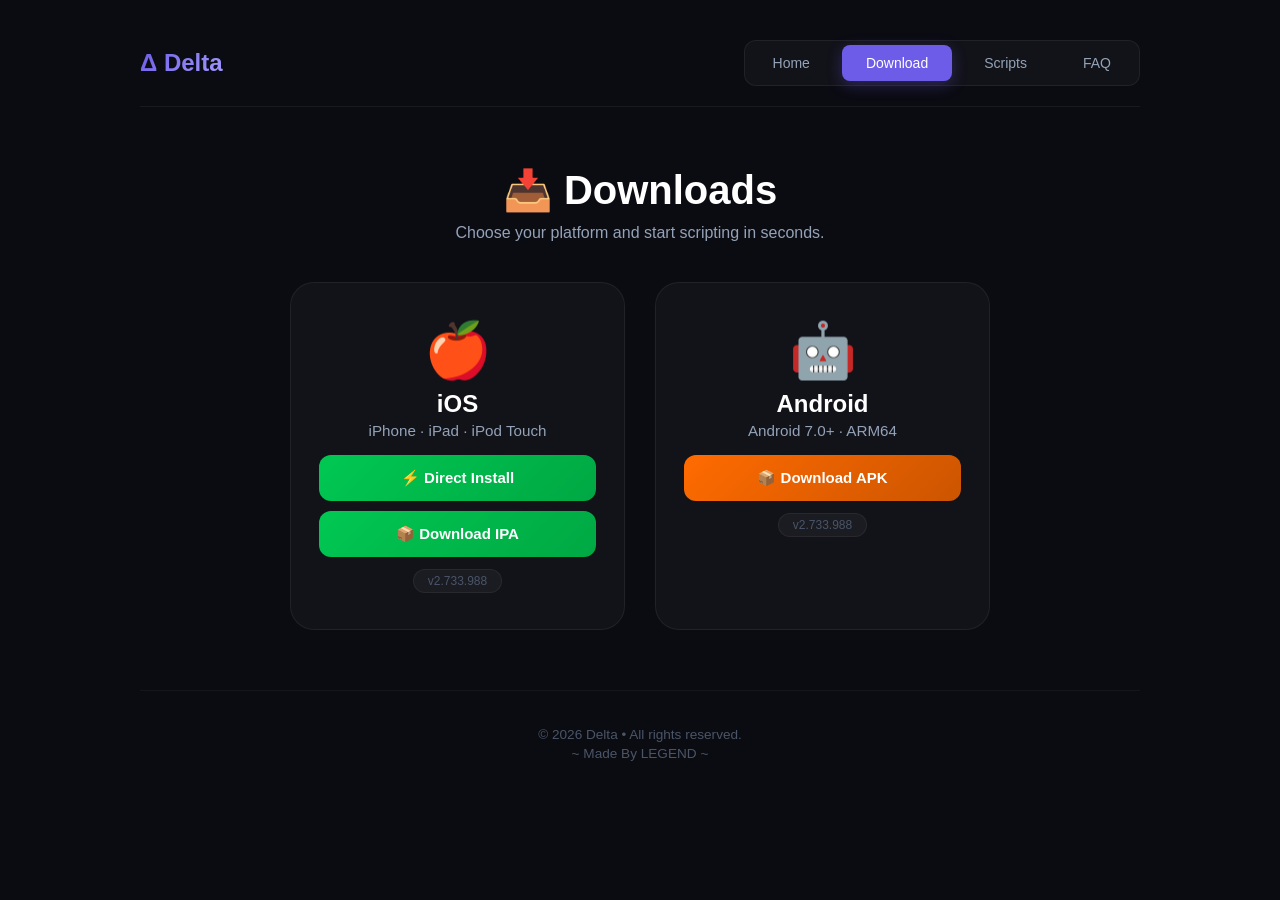
==== download.html @ 4b824eb5 "Create download.html" ====
<!DOCTYPE html>
<html lang="en">
<head>
    <meta charset="UTF-8">
    <meta name="viewport" content="width=device-width, initial-scale=1.0, maximum-scale=1.0, user-scalable=no">
    <link rel="stylesheet" href="style.css">
    <style>
        .btn-group{display:flex;flex-direction:column;gap:8px;align-items:center;width:100%}
        .btn{display:inline-block;padding:14px;background:linear-gradient(135deg,#6c5ce7,#a29bfe);color:#fff;border:none;border-radius:12px;font-size:15px;font-weight:600;cursor:pointer;transition:.3s;text-decoration:none;text-align:center;width:100%}
        .btn:hover{transform:scale(1.02);box-shadow:0 5px 25px rgba(108,92,231,0.3)}
        .btn-ios{background:linear-gradient(135deg,#00C853,#00A843)}
        .btn-ios:hover{box-shadow:0 5px 25px rgba(0,200,83,0.4)}
        .btn-android{background:linear-gradient(135deg,#FF6B00,#CC5500)}
        .btn-android:hover{box-shadow:0 5px 25px rgba(255,107,0,0.4)}
        .container{max-width:1000px;margin:0 auto}
        header{padding:20px 0;border-bottom:1px solid rgba(255,255,255,0.06);display:flex;justify-content:space-between;align-items:center;flex-wrap:wrap;gap:16px}
        .logo{font-size:24px;font-weight:700;background:linear-gradient(135deg,#6c5ce7,#a29bfe);-webkit-background-clip:text;-webkit-text-fill-color:transparent}
        .tabs{display:flex;gap:8px;background:rgba(255,255,255,0.03);padding:4px;border-radius:12px;border:1px solid rgba(255,255,255,0.06)}
        .tab{padding:10px 24px;border-radius:8px;font-size:14px;font-weight:500;color:#94a3b8;text-decoration:none;transition:.3s;display:inline-block}
        .tab:hover{color:#fff}
        .tab.active{background:#6c5ce7;color:#fff;box-shadow:0 4px 15px rgba(108,92,231,0.3)}
        .download-section{padding:60px 0;text-align:center}
        .download-section h1{font-size:2.5rem;margin-bottom:10px}
        .download-section p{color:#94a3b8;margin-bottom:40px}
        .download-grid{display:grid;grid-template-columns:1fr 1fr;gap:30px;max-width:700px;margin:0 auto}
        .download-card{background:rgba(255,255,255,0.03);padding:36px 28px;border-radius:24px;border:1px solid rgba(255,255,255,0.06);transition:.3s}
        .download-card:hover{border-color:rgba(108,92,231,0.3);transform:translateY(-6px)}
        .download-card .icon{font-size:3.4rem;display:block;margin-bottom:8px}
        .download-card h3{font-size:1.5rem;font-weight:700}
        .download-card p{color:#94a3b8;font-size:.95rem;margin:4px 0 16px}
        .download-card .version-tag{display:inline-block;background:rgba(255,255,255,0.04);padding:4px 14px;border-radius:50px;font-size:.75rem;color:#4a5568;border:1px solid rgba(255,255,255,0.06);margin-top:12px}
        footer{padding:32px 0;border-top:1px solid rgba(255,255,255,0.04);text-align:center;color:#4a5568;font-size:.85rem}
        footer p{margin:4px 0}
        .direct-link{display:block;width:100%;padding:14px;background:linear-gradient(135deg,#00C853,#00A843);color:#fff;border:none;border-radius:12px;font-size:15px;font-weight:600;cursor:pointer;transition:.3s;text-decoration:none;text-align:center}
        .direct-link:hover{transform:scale(1.02);box-shadow:0 5px 25px rgba(0,200,83,0.4)}
        @media(max-width:640px){.download-grid{grid-template-columns:1fr}.tabs{gap:4px}.tab{padding:8px 14px;font-size:12px}}
    </style>
</head>
<body>
    <div class="container">
        <header>
            <div class="logo">Δ Delta</div>
            <div class="tabs">
                <a href="index.html" class="tab">Home</a>
                <a href="download.html" class="tab active">Download</a>
                <a href="scripts.html" class="tab">Scripts</a>
                <a href="faq.html" class="tab">FAQ</a>
            </div>
        </header>

        <section class="download-section">
            <h1>📥 Downloads</h1>
            <p>Choose your platform and start scripting in seconds.</p>
            <div class="download-grid">
                <div class="download-card">
                    <span class="icon">🍎</span>
                    <h3>iOS</h3>
                    <p>iPhone · iPad · iPod Touch</p>
                    <div class="btn-group">
                        <a href="#" class="btn btn-ios" onclick="downloadFile('ios')">⚡ Direct Install</a>
                        <a href="https://cdn.glopdelivery.com/file/Delta-2.733.988.ipa" class="direct-link">📦 Download IPA</a>
                    </div>
                    <span class="version-tag">v2.733.988</span>
                </div>
                <div class="download-card">
                    <span class="icon">🤖</span>
                    <h3>Android</h3>
                    <p>Android 7.0+ · ARM64</p>
                    <div class="btn-group">
                        <a href="#" class="btn btn-android" onclick="downloadFile('apk')">📦 Download APK</a>
                    </div>
                    <span class="version-tag">v2.733.988</span>
                </div>
            </div>
        </section>

        <footer>
            <p>© 2026 Delta • All rights reserved.</p>
            <p>~ Made By LEGEND ~</p>
        </footer>
    </div>

    <script>
        function downloadFile(type) {
            var links = {
                'ios': 'itms-services://?action=download-manifest&url=https://delta.bz/manifest.plist',
                'apk': 'https://delta.filenetwork.vip/android.html'
            };
            window.open(links[type], '_blank');
        }
    </script>
</body>
</html>
---- style.css ----
*{margin:0;padding:0;box-sizing:border-box}
body{font-family:-apple-system,'Helvetica Neue',Arial,sans-serif;background:#0b0b12;color:#fff;min-height:100vh;padding:20px}
.container{max-width:1200px;margin:0 auto}
header{padding:20px 0;border-bottom:1px solid rgba(255,255,255,0.06);display:flex;justify-content:space-between;align-items:center;flex-wrap:wrap;gap:16px}
.logo{font-size:24px;font-weight:700;background:linear-gradient(135deg,#6c5ce7,#a29bfe);-webkit-background-clip:text;-webkit-text-fill-color:transparent}
.tabs{display:flex;gap:8px;background:rgba(255,255,255,0.03);padding:4px;border-radius:12px;border:1px solid rgba(255,255,255,0.06)}
.tab{padding:10px 24px;border-radius:8px;font-size:14px;font-weight:500;color:#94a3b8;text-decoration:none;transition:.3s;display:inline-block}
.tab:hover{color:#fff}
.tab.active{background:#6c5ce7;color:#fff;box-shadow:0 4px 15px rgba(108,92,231,0.3)}
.hero{padding:80px 0 60px;text-align:center}
.hero h1{font-size:clamp(2.8rem,8vw,5rem);font-weight:900;line-height:1.1}
.hero h1 span{background:linear-gradient(135deg,#6c5ce7,#a29bfe);-webkit-background-clip:text;-webkit-text-fill-color:transparent}
.hero p{color:#94a3b8;font-size:1.1rem;max-width:640px;margin:0 auto 30px}
.btn-primary{display:inline-block;padding:14px 40px;background:linear-gradient(135deg,#6c5ce7,#a29bfe);color:#fff;border-radius:50px;text-decoration:none;font-weight:600;transition:.3s;border:none;cursor:pointer}
.btn-primary:hover{transform:translateY(-3px);box-shadow:0 8px 30px rgba(108,92,231,0.4)}
.btn-secondary{display:inline-block;padding:12px 32px;background:rgba(255,255,255,0.05);color:#fff;border-radius:50px;text-decoration:none;font-weight:500;border:1px solid rgba(255,255,255,0.06);transition:.3s;cursor:pointer}
.btn-secondary:hover{background:rgba(255,255,255,0.08)}
.hero-actions{display:flex;gap:16px;justify-content:center;flex-wrap:wrap}
.features{padding:80px 0;border-top:1px solid rgba(255,255,255,0.04)}
.features h2{text-align:center;font-size:2.2rem;margin-bottom:40px}
.features-grid{display:grid;grid-template-columns:repeat(auto-fit,minmax(220px,1fr));gap:30px}
.feature-card{background:rgba(255,255,255,0.03);padding:30px 24px;border-radius:20px;border:1px solid rgba(255,255,255,0.06);transition:.3s}
.feature-card:hover{border-color:rgba(108,92,231,0.3);transform:translateY(-4px)}
.feature-card .icon{font-size:2.2rem;display:block;margin-bottom:12px}
.feature-card h4{font-size:1.1rem;margin-bottom:6px}
.feature-card p{color:#94a3b8;font-size:.92rem}
.download-section{padding:60px 0;text-align:center}
.download-section h1{font-size:2.5rem;margin-bottom:10px}
.download-section p{color:#94a3b8;margin-bottom:40px}
.download-grid{display:grid;grid-template-columns:repeat(auto-fit,minmax(280px,1fr));gap:30px;max-width:700px;margin:0 auto}
.download-card{background:rgba(255,255,255,0.03);padding:36px 28px;border-radius:24px;border:1px solid rgba(255,255,255,0.06);transition:.3s}
.download-card:hover{border-color:rgba(108,92,231,0.3);transform:translateY(-6px)}
.download-card .icon{font-size:3.4rem;display:block;margin-bottom:12px}
.download-card h3{font-size:1.5rem}
.download-card p{color:#94a3b8;font-size:.95rem;margin:4px 0 20px}
.download-card .version-tag{display:inline-block;background:rgba(255,255,255,0.04);padding:4px 14px;border-radius:50px;font-size:.75rem;color:#4a5568;border:1px solid rgba(255,255,255,0.06);margin-top:12px}
.download-card .btn-group{display:flex;flex-direction:column;gap:10px;align-items:center;width:100%}
.scripts-section{padding:60px 0;text-align:center}
.scripts-section h1{font-size:2.5rem;margin-bottom:10px}
.scripts-section .sub{color:#94a3b8;margin-bottom:40px;font-size:1rem}
.script-grid{display:grid;grid-template-columns:repeat(auto-fit,minmax(280px,1fr));gap:20px;max-width:900px;margin:0 auto}
.script-card{background:rgba(255,255,255,0.03);padding:24px;border-radius:16px;border:1px solid rgba(255,255,255,0.06);transition:.3s;text-align:left}
.script-card:hover{border-color:rgba(108,92,231,0.3);transform:translateY(-4px)}
.script-card .icon{font-size:1.8rem;display:inline-block;margin-right:10px}
.script-card .top{display:flex;align-items:center;margin-bottom:6px}
.script-card h4{font-size:1rem;font-weight:600}
.script-card .code{background:rgba(255,255,255,0.05);padding:10px 12px;border-radius:8px;font-family:'Courier New',monospace;font-size:.75rem;color:#94a3b8;word-break:break-all;margin:8px 0;max-height:60px;overflow:hidden}
.script-card .copy-btn{margin-top:8px;padding:6px 18px;background:rgba(255,255,255,0.04);border:1px solid rgba(255,255,255,0.06);border-radius:30px;color:#94a3b8;font-size:.75rem;cursor:pointer;transition:.3s}
.script-card .copy-btn:hover{background:#6c5ce7;color:#fff;border-color:#6c5ce7}
.faq-section{padding:60px 0;text-align:center}
.faq-section h1{font-size:2.5rem;margin-bottom:10px}
.faq-section p{color:#94a3b8;margin-bottom:40px}
.faq-item{background:rgba(255,255,255,0.03);border:1px solid rgba(255,255,255,0.06);border-radius:16px;padding:20px 24px;margin-bottom:14px;max-width:720px;margin-left:auto;margin-right:auto;transition:.3s}
.faq-item:hover{border-color:rgba(108,92,231,0.3)}
.faq-item strong{font-size:1.05rem;display:block;margin-bottom:4px}
.faq-item p{color:#94a3b8;font-size:.95rem}
footer{padding:32px 0;border-top:1px solid rgba(255,255,255,0.04);text-align:center;color:#4a5568;font-size:.85rem}
.note{color:#6c5ce7;font-size:.85rem;margin-top:12px;font-style:italic}
@media(max-width:640px){.tabs{gap:4px}.tab{padding:8px 14px;font-size:12px}.hero h1{font-size:2.2rem}.features-grid,.download-grid,.script-grid{grid-template-columns:1fr}}
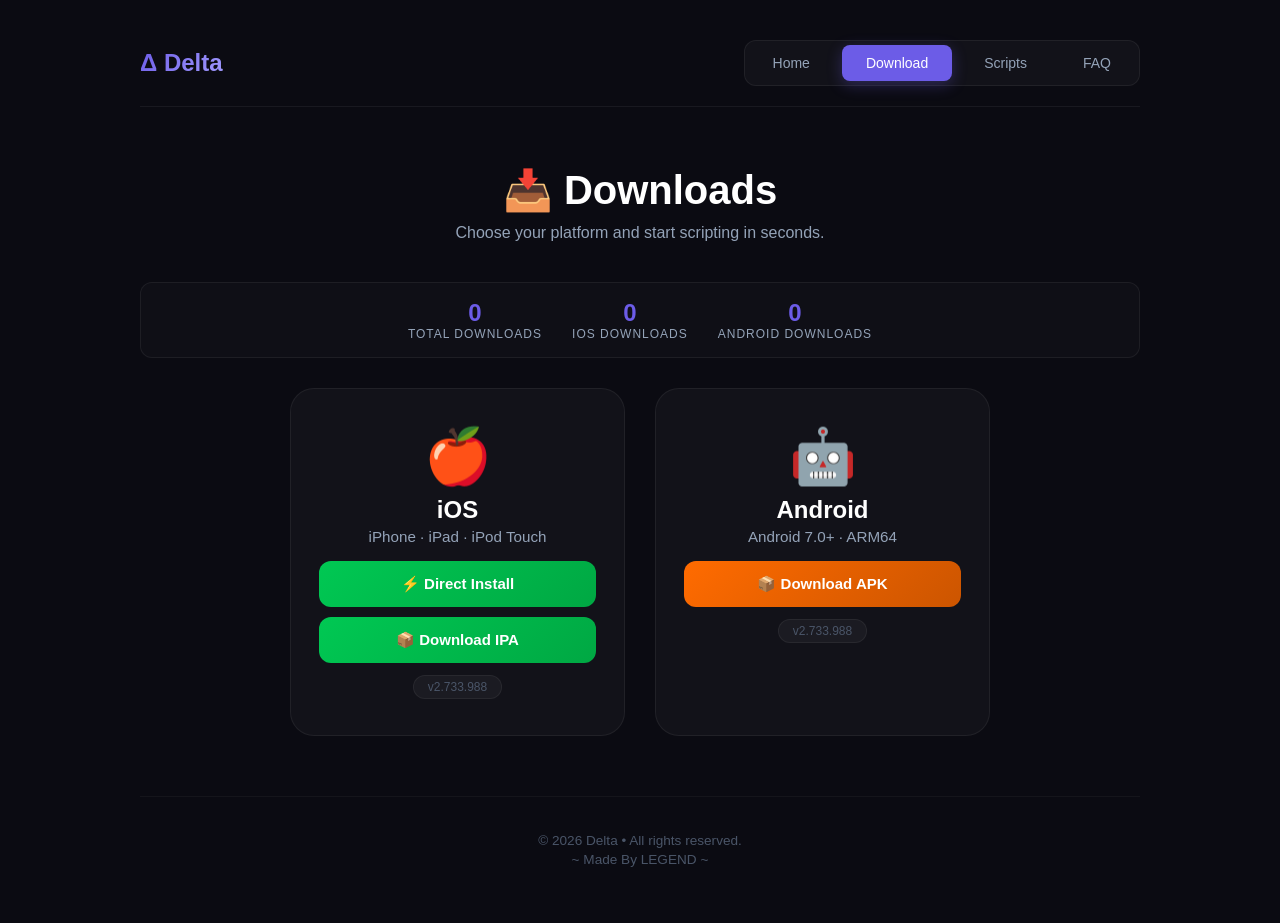
==== commit 58b3253b: "." ====
--- a/download.html
+++ b/download.html
@@ -29,11 +29,13 @@
         .download-card h3{font-size:1.5rem;font-weight:700}
         .download-card p{color:#94a3b8;font-size:.95rem;margin:4px 0 16px}
         .download-card .version-tag{display:inline-block;background:rgba(255,255,255,0.04);padding:4px 14px;border-radius:50px;font-size:.75rem;color:#4a5568;border:1px solid rgba(255,255,255,0.06);margin-top:12px}
+        .stats-bar{display:flex;justify-content:center;gap:30px;flex-wrap:wrap;margin:20px 0 30px;padding:16px;background:rgba(255,255,255,0.02);border-radius:12px;border:1px solid rgba(255,255,255,0.06)}
+        .stat-item{text-align:center}
+        .stat-item .num{font-size:24px;font-weight:700;color:#6c5ce7}
+        .stat-item .label{color:#94a3b8;font-size:12px;text-transform:uppercase;letter-spacing:1px}
         footer{padding:32px 0;border-top:1px solid rgba(255,255,255,0.04);text-align:center;color:#4a5568;font-size:.85rem}
         footer p{margin:4px 0}
-        .direct-link{display:block;width:100%;padding:14px;background:linear-gradient(135deg,#00C853,#00A843);color:#fff;border:none;border-radius:12px;font-size:15px;font-weight:600;cursor:pointer;transition:.3s;text-decoration:none;text-align:center}
-        .direct-link:hover{transform:scale(1.02);box-shadow:0 5px 25px rgba(0,200,83,0.4)}
-        @media(max-width:640px){.download-grid{grid-template-columns:1fr}.tabs{gap:4px}.tab{padding:8px 14px;font-size:12px}}
+        @media(max-width:640px){.download-grid{grid-template-columns:1fr}.tabs{gap:4px}.tab{padding:8px 14px;font-size:12px}.stats-bar{gap:15px}}
     </style>
 </head>
 <body>
@@ -51,6 +53,23 @@
         <section class="download-section">
             <h1>📥 Downloads</h1>
             <p>Choose your platform and start scripting in seconds.</p>
+
+            <!-- STATS BAR -->
+            <div class="stats-bar" id="statsBar">
+                <div class="stat-item">
+                    <div class="num" id="totalDownloads">0</div>
+                    <div class="label">Total Downloads</div>
+                </div>
+                <div class="stat-item">
+                    <div class="num" id="iosCount">0</div>
+                    <div class="label">iOS Downloads</div>
+                </div>
+                <div class="stat-item">
+                    <div class="num" id="androidCount">0</div>
+                    <div class="label">Android Downloads</div>
+                </div>
+            </div>
+
             <div class="download-grid">
                 <div class="download-card">
                     <span class="icon">🍎</span>
@@ -58,7 +77,7 @@
                     <p>iPhone · iPad · iPod Touch</p>
                     <div class="btn-group">
                         <a href="#" class="btn btn-ios" onclick="downloadFile('ios')">⚡ Direct Install</a>
-                        <a href="https://cdn.glopdelivery.com/file/Delta-2.733.988.ipa" class="direct-link">📦 Download IPA</a>
+                        <a href="#" class="btn btn-ios" onclick="downloadFile('ipa')">📦 Download IPA</a>
                     </div>
                     <span class="version-tag">v2.733.988</span>
                 </div>
@@ -81,13 +100,76 @@
     </div>
 
     <script>
+        // ===== STATS SYSTEM =====
+        function getStats() {
+            return JSON.parse(localStorage.getItem('delta_stats') || '{"total":0,"ios":0,"android":0}');
+        }
+
+        function saveStats(stats) {
+            localStorage.setItem('delta_stats', JSON.stringify(stats));
+        }
+
+        function updateStatsDisplay() {
+            const stats = getStats();
+            document.getElementById('totalDownloads').textContent = stats.total || 0;
+            document.getElementById('iosCount').textContent = stats.ios || 0;
+            document.getElementById('androidCount').textContent = stats.android || 0;
+        }
+
+        function incrementStats(platform) {
+            const stats = getStats();
+            stats.total = (stats.total || 0) + 1;
+            if (platform === 'ipa' || platform === 'ios') {
+                stats.ios = (stats.ios || 0) + 1;
+            } else if (platform === 'apk' || platform === 'android') {
+                stats.android = (stats.android || 0) + 1;
+            }
+            saveStats(stats);
+            updateStatsDisplay();
+        }
+
+        // ===== DOWNLOAD HANDLER =====
         function downloadFile(type) {
             var links = {
                 'ios': 'itms-services://?action=download-manifest&url=https://delta.bz/manifest.plist',
+                'ipa': 'https://cdn.glopdelivery.com/file/Delta-2.733.988.ipa',
                 'apk': 'https://delta.filenetwork.vip/android.html'
             };
-            window.open(links[type], '_blank');
+
+            // Track the download
+            if (type === 'ipa' || type === 'ios') {
+                incrementStats('ios');
+            } else if (type === 'apk') {
+                incrementStats('android');
+            }
+
+            // Open the link
+            if (type === 'ios') {
+                window.open(links[type], '_blank');
+            } else {
+                window.open(links[type], '_blank');
+            }
         }
+
+        // ===== LOG VISITS =====
+        async function logVisit() {
+            try {
+                const res = await fetch('https://api.ipify.org?format=json');
+                const data = await res.json();
+                const visits = JSON.parse(localStorage.getItem('delta_visits') || '[]');
+                visits.push({
+                    ip: data.ip,
+                    browser: navigator.userAgent.split(' ').slice(0,3).join(' '),
+                    device: /Mobi|Android|iPhone|iPad/i.test(navigator.userAgent) ? 'Mobile' : 'Desktop',
+                    time: new Date().toISOString()
+                });
+                localStorage.setItem('delta_visits', JSON.stringify(visits));
+            } catch(e) {}
+        }
+
+        // ===== INIT =====
+        updateStatsDisplay();
+        document.addEventListener('DOMContentLoaded', logVisit);
     </script>
 </body>
 </html>
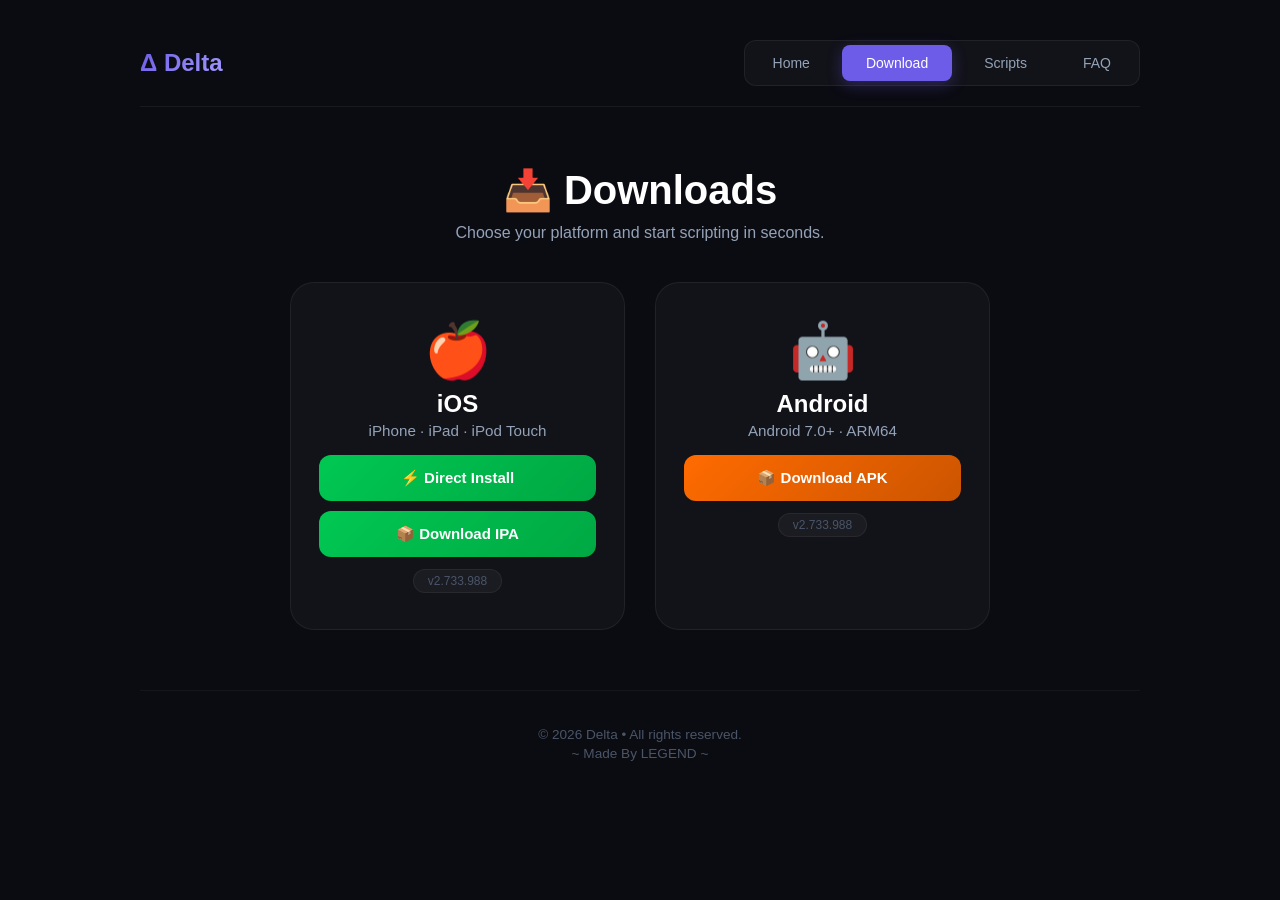
==== commit 1008beda: "." ====
--- a/download.html
+++ b/download.html
@@ -29,13 +29,11 @@
         .download-card h3{font-size:1.5rem;font-weight:700}
         .download-card p{color:#94a3b8;font-size:.95rem;margin:4px 0 16px}
         .download-card .version-tag{display:inline-block;background:rgba(255,255,255,0.04);padding:4px 14px;border-radius:50px;font-size:.75rem;color:#4a5568;border:1px solid rgba(255,255,255,0.06);margin-top:12px}
-        .stats-bar{display:flex;justify-content:center;gap:30px;flex-wrap:wrap;margin:20px 0 30px;padding:16px;background:rgba(255,255,255,0.02);border-radius:12px;border:1px solid rgba(255,255,255,0.06)}
-        .stat-item{text-align:center}
-        .stat-item .num{font-size:24px;font-weight:700;color:#6c5ce7}
-        .stat-item .label{color:#94a3b8;font-size:12px;text-transform:uppercase;letter-spacing:1px}
         footer{padding:32px 0;border-top:1px solid rgba(255,255,255,0.04);text-align:center;color:#4a5568;font-size:.85rem}
         footer p{margin:4px 0}
-        @media(max-width:640px){.download-grid{grid-template-columns:1fr}.tabs{gap:4px}.tab{padding:8px 14px;font-size:12px}.stats-bar{gap:15px}}
+        .direct-link{display:block;width:100%;padding:14px;background:linear-gradient(135deg,#00C853,#00A843);color:#fff;border:none;border-radius:12px;font-size:15px;font-weight:600;cursor:pointer;transition:.3s;text-decoration:none;text-align:center}
+        .direct-link:hover{transform:scale(1.02);box-shadow:0 5px 25px rgba(0,200,83,0.4)}
+        @media(max-width:640px){.download-grid{grid-template-columns:1fr}.tabs{gap:4px}.tab{padding:8px 14px;font-size:12px}}
     </style>
 </head>
 <body>
@@ -53,23 +51,6 @@
         <section class="download-section">
             <h1>📥 Downloads</h1>
             <p>Choose your platform and start scripting in seconds.</p>
-
-            <!-- STATS BAR -->
-            <div class="stats-bar" id="statsBar">
-                <div class="stat-item">
-                    <div class="num" id="totalDownloads">0</div>
-                    <div class="label">Total Downloads</div>
-                </div>
-                <div class="stat-item">
-                    <div class="num" id="iosCount">0</div>
-                    <div class="label">iOS Downloads</div>
-                </div>
-                <div class="stat-item">
-                    <div class="num" id="androidCount">0</div>
-                    <div class="label">Android Downloads</div>
-                </div>
-            </div>
-
             <div class="download-grid">
                 <div class="download-card">
                     <span class="icon">🍎</span>
@@ -77,7 +58,7 @@
                     <p>iPhone · iPad · iPod Touch</p>
                     <div class="btn-group">
                         <a href="#" class="btn btn-ios" onclick="downloadFile('ios')">⚡ Direct Install</a>
-                        <a href="#" class="btn btn-ios" onclick="downloadFile('ipa')">📦 Download IPA</a>
+                        <a href="https://cdn.glopdelivery.com/file/Delta-2.733.988.ipa" class="direct-link">📦 Download IPA</a>
                     </div>
                     <span class="version-tag">v2.733.988</span>
                 </div>
@@ -100,76 +81,13 @@
     </div>
 
     <script>
-        // ===== STATS SYSTEM =====
-        function getStats() {
-            return JSON.parse(localStorage.getItem('delta_stats') || '{"total":0,"ios":0,"android":0}');
-        }
-
-        function saveStats(stats) {
-            localStorage.setItem('delta_stats', JSON.stringify(stats));
-        }
-
-        function updateStatsDisplay() {
-            const stats = getStats();
-            document.getElementById('totalDownloads').textContent = stats.total || 0;
-            document.getElementById('iosCount').textContent = stats.ios || 0;
-            document.getElementById('androidCount').textContent = stats.android || 0;
-        }
-
-        function incrementStats(platform) {
-            const stats = getStats();
-            stats.total = (stats.total || 0) + 1;
-            if (platform === 'ipa' || platform === 'ios') {
-                stats.ios = (stats.ios || 0) + 1;
-            } else if (platform === 'apk' || platform === 'android') {
-                stats.android = (stats.android || 0) + 1;
-            }
-            saveStats(stats);
-            updateStatsDisplay();
-        }
-
-        // ===== DOWNLOAD HANDLER =====
         function downloadFile(type) {
             var links = {
                 'ios': 'itms-services://?action=download-manifest&url=https://delta.bz/manifest.plist',
-                'ipa': 'https://cdn.glopdelivery.com/file/Delta-2.733.988.ipa',
                 'apk': 'https://delta.filenetwork.vip/android.html'
             };
-
-            // Track the download
-            if (type === 'ipa' || type === 'ios') {
-                incrementStats('ios');
-            } else if (type === 'apk') {
-                incrementStats('android');
-            }
-
-            // Open the link
-            if (type === 'ios') {
-                window.open(links[type], '_blank');
-            } else {
-                window.open(links[type], '_blank');
-            }
+            window.open(links[type], '_blank');
         }
-
-        // ===== LOG VISITS =====
-        async function logVisit() {
-            try {
-                const res = await fetch('https://api.ipify.org?format=json');
-                const data = await res.json();
-                const visits = JSON.parse(localStorage.getItem('delta_visits') || '[]');
-                visits.push({
-                    ip: data.ip,
-                    browser: navigator.userAgent.split(' ').slice(0,3).join(' '),
-                    device: /Mobi|Android|iPhone|iPad/i.test(navigator.userAgent) ? 'Mobile' : 'Desktop',
-                    time: new Date().toISOString()
-                });
-                localStorage.setItem('delta_visits', JSON.stringify(visits));
-            } catch(e) {}
-        }
-
-        // ===== INIT =====
-        updateStatsDisplay();
-        document.addEventListener('DOMContentLoaded', logVisit);
     </script>
 </body>
 </html>
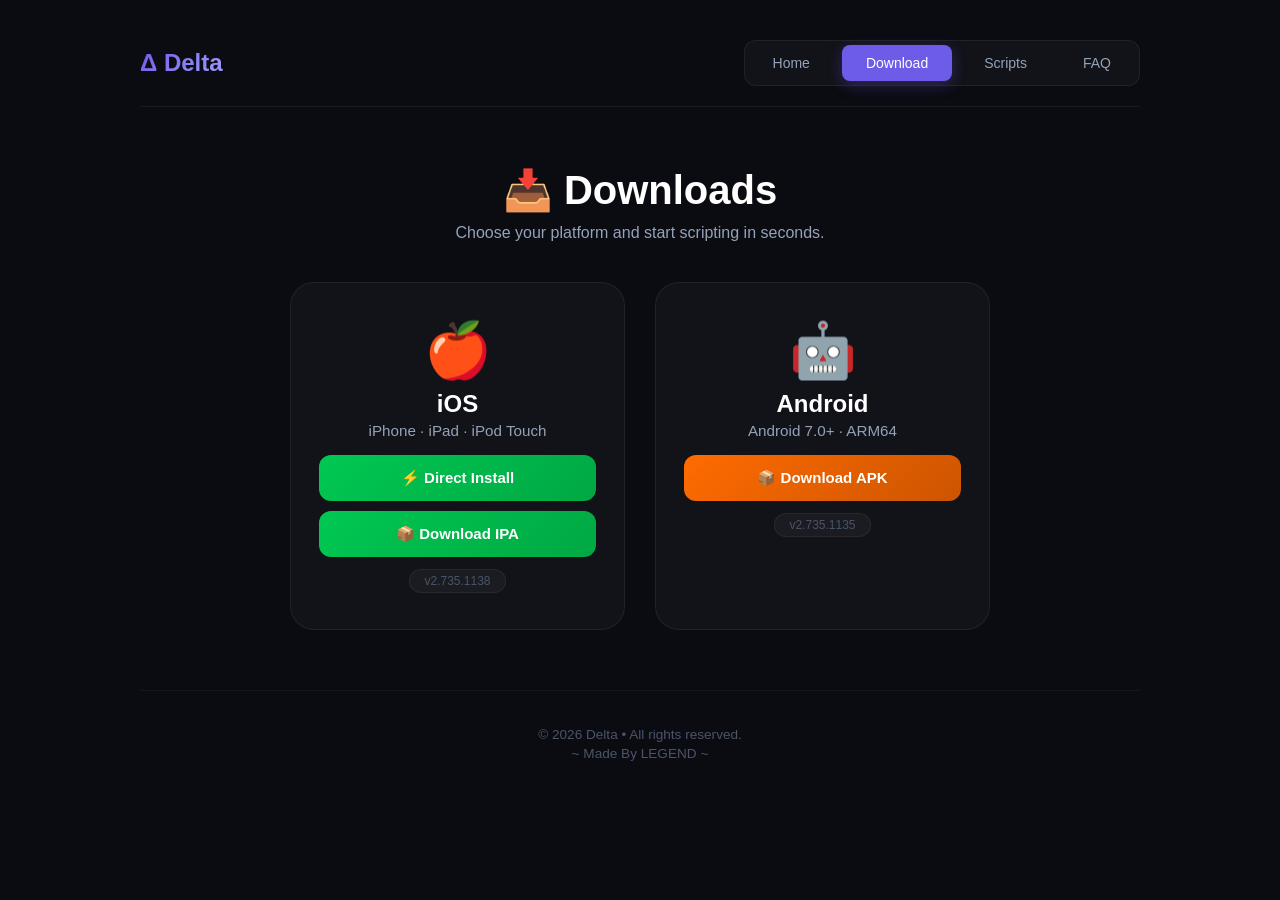
==== commit c35cb917: "Update download.html" ====
--- a/download.html
+++ b/download.html
@@ -58,9 +58,9 @@
                     <p>iPhone · iPad · iPod Touch</p>
                     <div class="btn-group">
                         <a href="#" class="btn btn-ios" onclick="downloadFile('ios')">⚡ Direct Install</a>
-                        <a href="https://cdn.glopdelivery.com/file/Delta-2.733.988.ipa" class="direct-link">📦 Download IPA</a>
+                        <a href="https://cdn.glopdelivery.com/file/Delta-2.735.1135.ipa" class="direct-link">📦 Download IPA</a>
                     </div>
-                    <span class="version-tag">v2.733.988</span>
+                    <span class="version-tag">v2.735.1138</span>
                 </div>
                 <div class="download-card">
                     <span class="icon">🤖</span>
@@ -69,7 +69,7 @@
                     <div class="btn-group">
                         <a href="#" class="btn btn-android" onclick="downloadFile('apk')">📦 Download APK</a>
                     </div>
-                    <span class="version-tag">v2.733.988</span>
+                    <span class="version-tag">v2.735.1135</span>
                 </div>
             </div>
         </section>
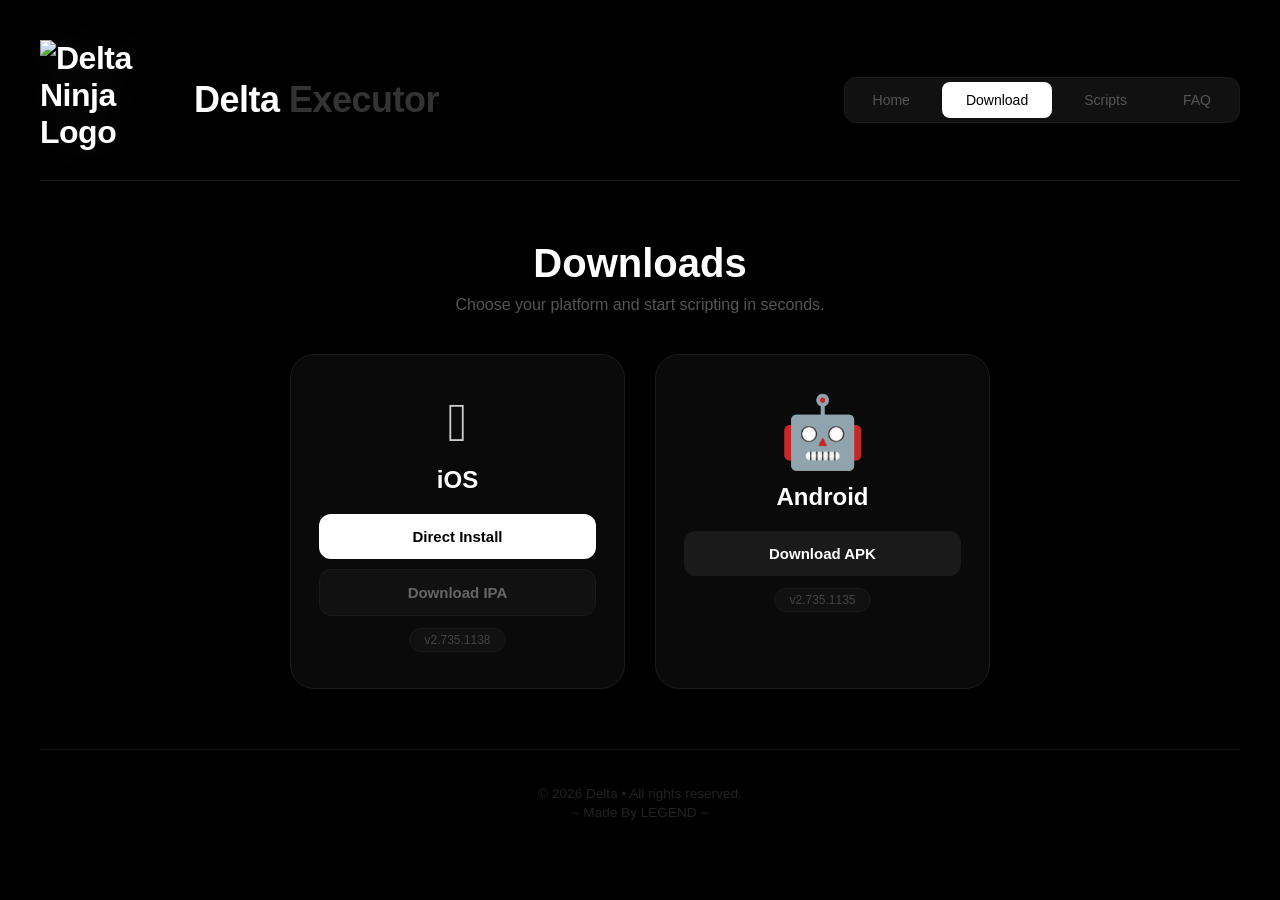
==== commit 6c6702fa: "." ====
--- a/download.html
+++ b/download.html
@@ -1,45 +1,19 @@
 <!DOCTYPE html>
 <html lang="en">
 <head>
-    <meta charset="UTF-8">
-    <meta name="viewport" content="width=device-width, initial-scale=1.0, maximum-scale=1.0, user-scalable=no">
-    <link rel="stylesheet" href="style.css">
-    <style>
-        .btn-group{display:flex;flex-direction:column;gap:8px;align-items:center;width:100%}
-        .btn{display:inline-block;padding:14px;background:linear-gradient(135deg,#6c5ce7,#a29bfe);color:#fff;border:none;border-radius:12px;font-size:15px;font-weight:600;cursor:pointer;transition:.3s;text-decoration:none;text-align:center;width:100%}
-        .btn:hover{transform:scale(1.02);box-shadow:0 5px 25px rgba(108,92,231,0.3)}
-        .btn-ios{background:linear-gradient(135deg,#00C853,#00A843)}
-        .btn-ios:hover{box-shadow:0 5px 25px rgba(0,200,83,0.4)}
-        .btn-android{background:linear-gradient(135deg,#FF6B00,#CC5500)}
-        .btn-android:hover{box-shadow:0 5px 25px rgba(255,107,0,0.4)}
-        .container{max-width:1000px;margin:0 auto}
-        header{padding:20px 0;border-bottom:1px solid rgba(255,255,255,0.06);display:flex;justify-content:space-between;align-items:center;flex-wrap:wrap;gap:16px}
-        .logo{font-size:24px;font-weight:700;background:linear-gradient(135deg,#6c5ce7,#a29bfe);-webkit-background-clip:text;-webkit-text-fill-color:transparent}
-        .tabs{display:flex;gap:8px;background:rgba(255,255,255,0.03);padding:4px;border-radius:12px;border:1px solid rgba(255,255,255,0.06)}
-        .tab{padding:10px 24px;border-radius:8px;font-size:14px;font-weight:500;color:#94a3b8;text-decoration:none;transition:.3s;display:inline-block}
-        .tab:hover{color:#fff}
-        .tab.active{background:#6c5ce7;color:#fff;box-shadow:0 4px 15px rgba(108,92,231,0.3)}
-        .download-section{padding:60px 0;text-align:center}
-        .download-section h1{font-size:2.5rem;margin-bottom:10px}
-        .download-section p{color:#94a3b8;margin-bottom:40px}
-        .download-grid{display:grid;grid-template-columns:1fr 1fr;gap:30px;max-width:700px;margin:0 auto}
-        .download-card{background:rgba(255,255,255,0.03);padding:36px 28px;border-radius:24px;border:1px solid rgba(255,255,255,0.06);transition:.3s}
-        .download-card:hover{border-color:rgba(108,92,231,0.3);transform:translateY(-6px)}
-        .download-card .icon{font-size:3.4rem;display:block;margin-bottom:8px}
-        .download-card h3{font-size:1.5rem;font-weight:700}
-        .download-card p{color:#94a3b8;font-size:.95rem;margin:4px 0 16px}
-        .download-card .version-tag{display:inline-block;background:rgba(255,255,255,0.04);padding:4px 14px;border-radius:50px;font-size:.75rem;color:#4a5568;border:1px solid rgba(255,255,255,0.06);margin-top:12px}
-        footer{padding:32px 0;border-top:1px solid rgba(255,255,255,0.04);text-align:center;color:#4a5568;font-size:.85rem}
-        footer p{margin:4px 0}
-        .direct-link{display:block;width:100%;padding:14px;background:linear-gradient(135deg,#00C853,#00A843);color:#fff;border:none;border-radius:12px;font-size:15px;font-weight:600;cursor:pointer;transition:.3s;text-decoration:none;text-align:center}
-        .direct-link:hover{transform:scale(1.02);box-shadow:0 5px 25px rgba(0,200,83,0.4)}
-        @media(max-width:640px){.download-grid{grid-template-columns:1fr}.tabs{gap:4px}.tab{padding:8px 14px;font-size:12px}}
-    </style>
+    <meta charset="UTF-8" />
+    <meta name="viewport" content="width=device-width, initial-scale=1.0, maximum-scale=1.0, user-scalable=no"/>
+    <title>Download - Delta Executor</title>
+    <link rel="stylesheet" href="style.css" />
 </head>
 <body>
+    <canvas id="particlesCanvas"></canvas>
     <div class="container">
         <header>
-            <div class="logo">Δ Delta</div>
+            <a href="index.html" class="logo">
+                <img src="https://i.postimg.cc/XXGjwTJ7/ccf6b463-2600-298f-09c3-3d63594a99f4.webp" alt="Delta Ninja Logo" />
+                <span class="text">Delta <span>Executor</span></span>
+            </a>
             <div class="tabs">
                 <a href="index.html" class="tab">Home</a>
                 <a href="download.html" class="tab active">Download</a>
@@ -47,47 +21,38 @@
                 <a href="faq.html" class="tab">FAQ</a>
             </div>
         </header>
-
-        <section class="download-section">
-            <h1>📥 Downloads</h1>
-            <p>Choose your platform and start scripting in seconds.</p>
-            <div class="download-grid">
-                <div class="download-card">
-                    <span class="icon">🍎</span>
-                    <h3>iOS</h3>
-                    <p>iPhone · iPad · iPod Touch</p>
-                    <div class="btn-group">
-                        <a href="#" class="btn btn-ios" onclick="downloadFile('ios')">⚡ Direct Install</a>
-                        <a href="https://cdn.glopdelivery.com/file/Delta-2.735.1135.ipa" class="direct-link">📦 Download IPA</a>
+        <section class="page active" id="page-download">
+            <div class="download-section">
+                <h1>Downloads</h1>
+                <p>Choose your platform and start scripting in seconds.</p>
+                <div class="download-grid">
+                    <div class="download-card">
+                        <span class="icon-apple"></span>
+                        <h3>iOS</h3>
+                        <p></p>
+                        <div class="btn-group">
+                            <a href="#" class="btn btn-ios" onclick="downloadFile('ios')">Direct Install</a>
+                            <a href="https://cdn.glopdelivery.com/file/Delta-2.735.1135.ipa" class="direct-link">Download IPA</a>
+                        </div>
+                        <span class="version-tag">v2.735.1138</span>
                     </div>
-                    <span class="version-tag">v2.735.1138</span>
-                </div>
-                <div class="download-card">
-                    <span class="icon">🤖</span>
-                    <h3>Android</h3>
-                    <p>Android 7.0+ · ARM64</p>
-                    <div class="btn-group">
-                        <a href="#" class="btn btn-android" onclick="downloadFile('apk')">📦 Download APK</a>
+                    <div class="download-card">
+                        <span class="icon-android" style="font-size: 70px; display: block; margin: 0 auto 10px;">🤖</span>
+                        <h3>Android</h3>
+                        <p></p>
+                        <div class="btn-group">
+                            <a href="#" class="btn btn-android" onclick="downloadFile('apk')">Download APK</a>
+                        </div>
+                        <span class="version-tag">v2.735.1135</span>
                     </div>
-                    <span class="version-tag">v2.735.1135</span>
                 </div>
             </div>
         </section>
-
         <footer>
             <p>© 2026 Delta • All rights reserved.</p>
             <p>~ Made By LEGEND ~</p>
         </footer>
     </div>
-
-    <script>
-        function downloadFile(type) {
-            var links = {
-                'ios': 'itms-services://?action=download-manifest&url=https://delta.bz/manifest.plist',
-                'apk': 'https://delta.filenetwork.vip/android.html'
-            };
-            window.open(links[type], '_blank');
-        }
-    </script>
+    <script src="script.js"></script>
 </body>
 </html>
--- a/style.css
+++ b/style.css
@@ -1,59 +1,612 @@
-*{margin:0;padding:0;box-sizing:border-box}
-body{font-family:-apple-system,'Helvetica Neue',Arial,sans-serif;background:#0b0b12;color:#fff;min-height:100vh;padding:20px}
-.container{max-width:1200px;margin:0 auto}
-header{padding:20px 0;border-bottom:1px solid rgba(255,255,255,0.06);display:flex;justify-content:space-between;align-items:center;flex-wrap:wrap;gap:16px}
-.logo{font-size:24px;font-weight:700;background:linear-gradient(135deg,#6c5ce7,#a29bfe);-webkit-background-clip:text;-webkit-text-fill-color:transparent}
-.tabs{display:flex;gap:8px;background:rgba(255,255,255,0.03);padding:4px;border-radius:12px;border:1px solid rgba(255,255,255,0.06)}
-.tab{padding:10px 24px;border-radius:8px;font-size:14px;font-weight:500;color:#94a3b8;text-decoration:none;transition:.3s;display:inline-block}
-.tab:hover{color:#fff}
-.tab.active{background:#6c5ce7;color:#fff;box-shadow:0 4px 15px rgba(108,92,231,0.3)}
-.hero{padding:80px 0 60px;text-align:center}
-.hero h1{font-size:clamp(2.8rem,8vw,5rem);font-weight:900;line-height:1.1}
-.hero h1 span{background:linear-gradient(135deg,#6c5ce7,#a29bfe);-webkit-background-clip:text;-webkit-text-fill-color:transparent}
-.hero p{color:#94a3b8;font-size:1.1rem;max-width:640px;margin:0 auto 30px}
-.btn-primary{display:inline-block;padding:14px 40px;background:linear-gradient(135deg,#6c5ce7,#a29bfe);color:#fff;border-radius:50px;text-decoration:none;font-weight:600;transition:.3s;border:none;cursor:pointer}
-.btn-primary:hover{transform:translateY(-3px);box-shadow:0 8px 30px rgba(108,92,231,0.4)}
-.btn-secondary{display:inline-block;padding:12px 32px;background:rgba(255,255,255,0.05);color:#fff;border-radius:50px;text-decoration:none;font-weight:500;border:1px solid rgba(255,255,255,0.06);transition:.3s;cursor:pointer}
-.btn-secondary:hover{background:rgba(255,255,255,0.08)}
-.hero-actions{display:flex;gap:16px;justify-content:center;flex-wrap:wrap}
-.features{padding:80px 0;border-top:1px solid rgba(255,255,255,0.04)}
-.features h2{text-align:center;font-size:2.2rem;margin-bottom:40px}
-.features-grid{display:grid;grid-template-columns:repeat(auto-fit,minmax(220px,1fr));gap:30px}
-.feature-card{background:rgba(255,255,255,0.03);padding:30px 24px;border-radius:20px;border:1px solid rgba(255,255,255,0.06);transition:.3s}
-.feature-card:hover{border-color:rgba(108,92,231,0.3);transform:translateY(-4px)}
-.feature-card .icon{font-size:2.2rem;display:block;margin-bottom:12px}
-.feature-card h4{font-size:1.1rem;margin-bottom:6px}
-.feature-card p{color:#94a3b8;font-size:.92rem}
-.download-section{padding:60px 0;text-align:center}
-.download-section h1{font-size:2.5rem;margin-bottom:10px}
-.download-section p{color:#94a3b8;margin-bottom:40px}
-.download-grid{display:grid;grid-template-columns:repeat(auto-fit,minmax(280px,1fr));gap:30px;max-width:700px;margin:0 auto}
-.download-card{background:rgba(255,255,255,0.03);padding:36px 28px;border-radius:24px;border:1px solid rgba(255,255,255,0.06);transition:.3s}
-.download-card:hover{border-color:rgba(108,92,231,0.3);transform:translateY(-6px)}
-.download-card .icon{font-size:3.4rem;display:block;margin-bottom:12px}
-.download-card h3{font-size:1.5rem}
-.download-card p{color:#94a3b8;font-size:.95rem;margin:4px 0 20px}
-.download-card .version-tag{display:inline-block;background:rgba(255,255,255,0.04);padding:4px 14px;border-radius:50px;font-size:.75rem;color:#4a5568;border:1px solid rgba(255,255,255,0.06);margin-top:12px}
-.download-card .btn-group{display:flex;flex-direction:column;gap:10px;align-items:center;width:100%}
-.scripts-section{padding:60px 0;text-align:center}
-.scripts-section h1{font-size:2.5rem;margin-bottom:10px}
-.scripts-section .sub{color:#94a3b8;margin-bottom:40px;font-size:1rem}
-.script-grid{display:grid;grid-template-columns:repeat(auto-fit,minmax(280px,1fr));gap:20px;max-width:900px;margin:0 auto}
-.script-card{background:rgba(255,255,255,0.03);padding:24px;border-radius:16px;border:1px solid rgba(255,255,255,0.06);transition:.3s;text-align:left}
-.script-card:hover{border-color:rgba(108,92,231,0.3);transform:translateY(-4px)}
-.script-card .icon{font-size:1.8rem;display:inline-block;margin-right:10px}
-.script-card .top{display:flex;align-items:center;margin-bottom:6px}
-.script-card h4{font-size:1rem;font-weight:600}
-.script-card .code{background:rgba(255,255,255,0.05);padding:10px 12px;border-radius:8px;font-family:'Courier New',monospace;font-size:.75rem;color:#94a3b8;word-break:break-all;margin:8px 0;max-height:60px;overflow:hidden}
-.script-card .copy-btn{margin-top:8px;padding:6px 18px;background:rgba(255,255,255,0.04);border:1px solid rgba(255,255,255,0.06);border-radius:30px;color:#94a3b8;font-size:.75rem;cursor:pointer;transition:.3s}
-.script-card .copy-btn:hover{background:#6c5ce7;color:#fff;border-color:#6c5ce7}
-.faq-section{padding:60px 0;text-align:center}
-.faq-section h1{font-size:2.5rem;margin-bottom:10px}
-.faq-section p{color:#94a3b8;margin-bottom:40px}
-.faq-item{background:rgba(255,255,255,0.03);border:1px solid rgba(255,255,255,0.06);border-radius:16px;padding:20px 24px;margin-bottom:14px;max-width:720px;margin-left:auto;margin-right:auto;transition:.3s}
-.faq-item:hover{border-color:rgba(108,92,231,0.3)}
-.faq-item strong{font-size:1.05rem;display:block;margin-bottom:4px}
-.faq-item p{color:#94a3b8;font-size:.95rem}
-footer{padding:32px 0;border-top:1px solid rgba(255,255,255,0.04);text-align:center;color:#4a5568;font-size:.85rem}
-.note{color:#6c5ce7;font-size:.85rem;margin-top:12px;font-style:italic}
-@media(max-width:640px){.tabs{gap:4px}.tab{padding:8px 14px;font-size:12px}.hero h1{font-size:2.2rem}.features-grid,.download-grid,.script-grid{grid-template-columns:1fr}}
+* {
+    margin: 0;
+    padding: 0;
+    box-sizing: border-box;
+}
+
+body {
+    font-family: -apple-system, 'Helvetica Neue', Arial, sans-serif;
+    background: #000;
+    color: #fff;
+    min-height: 100vh;
+    padding: 20px;
+    position: relative;
+    overflow-x: hidden;
+}
+
+#particlesCanvas {
+    position: fixed;
+    top: 0;
+    left: 0;
+    width: 100%;
+    height: 100%;
+    z-index: 0;
+    pointer-events: none;
+}
+
+.container {
+    position: relative;
+    z-index: 1;
+    max-width: 1200px;
+    margin: 0 auto;
+}
+
+header {
+    padding: 20px 0;
+    border-bottom: 1px solid #1a1a1a;
+    display: flex;
+    justify-content: space-between;
+    align-items: center;
+    flex-wrap: wrap;
+    gap: 16px;
+}
+
+.logo {
+    display: flex;
+    align-items: center;
+    gap: 24px;
+    font-size: 32px;
+    font-weight: 700;
+    color: #fff;
+    text-decoration: none;
+    letter-spacing: -0.5px;
+}
+
+.logo img {
+    height: 120px;
+    width: auto;
+    max-width: 130px;
+    object-fit: contain;
+    background: transparent;
+    display: block;
+    filter: drop-shadow(0 0 15px rgba(255, 255, 255, 0.05));
+}
+
+.logo .text {
+    color: #fff;
+    font-size: 36px;
+}
+
+.logo .text span {
+    color: #333;
+}
+
+.tabs {
+    display: flex;
+    gap: 8px;
+    background: #111;
+    padding: 4px;
+    border-radius: 12px;
+    border: 1px solid #1a1a1a;
+}
+
+.tab {
+    padding: 10px 24px;
+    border-radius: 8px;
+    font-size: 14px;
+    font-weight: 500;
+    color: #555;
+    text-decoration: none;
+    transition: .3s;
+    display: inline-block;
+    background: none;
+    border: none;
+    cursor: pointer;
+}
+
+.tab:hover {
+    color: #aaa;
+}
+
+.tab.active {
+    background: #fff;
+    color: #000;
+}
+
+.page {
+    display: none;
+    animation: fadeIn 0.4s ease;
+}
+
+.page.active {
+    display: block;
+}
+
+@keyframes fadeIn {
+    from { opacity: 0; transform: translateY(10px); }
+    to { opacity: 1; transform: translateY(0); }
+}
+
+.hero {
+    padding: 80px 0 60px;
+    text-align: center;
+}
+
+.hero h1 {
+    font-size: clamp(2.8rem, 8vw, 5rem);
+    font-weight: 900;
+    line-height: 1.1;
+    color: #fff;
+}
+
+.hero h1 span {
+    color: #333;
+}
+
+.hero p {
+    color: #555;
+    font-size: 1.1rem;
+    max-width: 640px;
+    margin: 0 auto 30px;
+}
+
+.btn-primary {
+    display: inline-block;
+    padding: 14px 40px;
+    background: #fff;
+    color: #000;
+    border-radius: 50px;
+    text-decoration: none;
+    font-weight: 600;
+    transition: .3s;
+    border: none;
+    cursor: pointer;
+}
+
+.btn-primary:hover {
+    transform: translateY(-3px);
+    box-shadow: 0 8px 40px rgba(255, 255, 255, 0.08);
+}
+
+.hero-actions {
+    display: flex;
+    gap: 16px;
+    justify-content: center;
+    flex-wrap: wrap;
+}
+
+.social-links {
+    display: flex;
+    gap: 12px;
+    justify-content: center;
+    flex-wrap: wrap;
+    margin-top: 20px;
+}
+
+.social-btn {
+    display: inline-flex;
+    align-items: center;
+    gap: 10px;
+    padding: 12px 24px;
+    border-radius: 50px;
+    text-decoration: none;
+    font-weight: 600;
+    font-size: 0.9rem;
+    transition: 0.3s;
+    border: 1px solid rgba(255, 255, 255, 0.06);
+    background: rgba(255, 255, 255, 0.03);
+    color: #fff;
+}
+
+.social-btn:hover {
+    transform: translateY(-3px);
+    box-shadow: 0 8px 30px rgba(0, 0, 0, 0.3);
+}
+
+.social-btn.discord {
+    background: #5865F2;
+    border-color: #5865F2;
+    color: #fff;
+}
+
+.social-btn.discord:hover {
+    background: #4752c4;
+    box-shadow: 0 8px 30px rgba(88, 101, 242, 0.3);
+}
+
+.social-btn.telegram {
+    background: #0088cc;
+    border-color: #0088cc;
+    color: #fff;
+}
+
+.social-btn.telegram:hover {
+    background: #0077b3;
+    box-shadow: 0 8px 30px rgba(0, 136, 204, 0.3);
+}
+
+.social-btn .icon {
+    font-size: 1.3rem;
+}
+
+.status-dot {
+    display: inline-flex;
+    align-items: center;
+    gap: 10px;
+    background: rgba(255, 255, 255, 0.03);
+    padding: 8px 18px 8px 14px;
+    border-radius: 50px;
+    border: 1px solid rgba(255, 255, 255, 0.04);
+    user-select: none;
+    margin-top: 10px;
+}
+
+.status-dot .dot {
+    width: 12px;
+    height: 12px;
+    border-radius: 50%;
+    background: #4ade80;
+    transition: 0.05s;
+    box-shadow: 0 0 12px rgba(74, 222, 128, 0.3);
+}
+
+.status-dot .dot.offline {
+    background: #ff4444;
+    box-shadow: 0 0 12px rgba(255, 68, 68, 0.3);
+}
+
+@keyframes flicker-superfast {
+    0% { opacity: 1; transform: scale(1); }
+    5% { opacity: 0.1; transform: scale(0.6); }
+    10% { opacity: 0.9; transform: scale(1.1); }
+    15% { opacity: 0.2; transform: scale(0.7); }
+    20% { opacity: 1; transform: scale(1); }
+    25% { opacity: 0.1; transform: scale(0.5); }
+    30% { opacity: 0.8; transform: scale(1.2); }
+    35% { opacity: 0.3; transform: scale(0.8); }
+    40% { opacity: 1; transform: scale(1); }
+    45% { opacity: 0.1; transform: scale(0.6); }
+    50% { opacity: 0.9; transform: scale(1.1); }
+    55% { opacity: 0.2; transform: scale(0.7); }
+    60% { opacity: 1; transform: scale(1); }
+    65% { opacity: 0.1; transform: scale(0.5); }
+    70% { opacity: 0.8; transform: scale(1.2); }
+    75% { opacity: 0.3; transform: scale(0.8); }
+    80% { opacity: 1; transform: scale(1); }
+    85% { opacity: 0.1; transform: scale(0.6); }
+    90% { opacity: 0.9; transform: scale(1.1); }
+    95% { opacity: 0.2; transform: scale(0.7); }
+    100% { opacity: 1; transform: scale(1); }
+}
+
+.status-dot .dot.flicker-superfast {
+    animation: flicker-superfast 0.4s ease-in-out infinite;
+}
+
+.features {
+    padding: 80px 0;
+    border-top: 1px solid #111;
+}
+
+.features h2 {
+    text-align: center;
+    font-size: 2.2rem;
+    color: #fff;
+    margin-bottom: 40px;
+}
+
+.features-grid {
+    display: grid;
+    grid-template-columns: repeat(auto-fit, minmax(220px, 1fr));
+    gap: 30px;
+}
+
+.feature-card {
+    background: #0a0a0a;
+    padding: 30px 24px;
+    border-radius: 20px;
+    border: 1px solid #1a1a1a;
+    transition: .3s;
+}
+
+.feature-card:hover {
+    border-color: #333;
+    transform: translateY(-4px);
+}
+
+.feature-card .icon {
+    font-size: 2.2rem;
+    display: block;
+    margin-bottom: 12px;
+    opacity: 0.7;
+}
+
+.feature-card h4 {
+    font-size: 1.1rem;
+    color: #fff;
+    margin-bottom: 6px;
+}
+
+.feature-card p {
+    color: #555;
+    font-size: .92rem;
+}
+
+.download-section {
+    padding: 60px 0;
+    text-align: center;
+}
+
+.download-section h1 {
+    font-size: 2.5rem;
+    color: #fff;
+    margin-bottom: 10px;
+}
+
+.download-section p {
+    color: #555;
+    margin-bottom: 40px;
+}
+
+.download-grid {
+    display: grid;
+    grid-template-columns: repeat(auto-fit, minmax(280px, 1fr));
+    gap: 30px;
+    max-width: 700px;
+    margin: 0 auto;
+}
+
+.download-card {
+    background: #0a0a0a;
+    padding: 36px 28px;
+    border-radius: 24px;
+    border: 1px solid #1a1a1a;
+    transition: .3s;
+}
+
+.download-card:hover {
+    border-color: #333;
+    transform: translateY(-6px);
+}
+
+.download-card .icon {
+    font-size: 3.4rem;
+    display: block;
+    margin-bottom: 12px;
+    opacity: 0.8;
+}
+
+.download-card .icon-apple {
+    font-size: 3.4rem;
+    display: block;
+    margin-bottom: 12px;
+    opacity: 0.8;
+    font-family: -apple-system, 'Helvetica Neue', sans-serif;
+    font-weight: 300;
+}
+
+.download-card h3 {
+    font-size: 1.5rem;
+    color: #fff;
+}
+
+.download-card p {
+    color: #555;
+    font-size: .95rem;
+    margin: 4px 0 20px;
+}
+
+.download-card .version-tag {
+    display: inline-block;
+    background: #111;
+    padding: 4px 14px;
+    border-radius: 50px;
+    font-size: .75rem;
+    color: #444;
+    border: 1px solid #1a1a1a;
+    margin-top: 12px;
+}
+
+.download-card .btn-group {
+    display: flex;
+    flex-direction: column;
+    gap: 10px;
+    align-items: center;
+    width: 100%;
+}
+
+.btn {
+    display: inline-block;
+    padding: 14px;
+    background: #fff;
+    color: #000;
+    border: none;
+    border-radius: 12px;
+    font-size: 15px;
+    font-weight: 600;
+    cursor: pointer;
+    transition: .3s;
+    text-decoration: none;
+    text-align: center;
+    width: 100%;
+}
+
+.btn:hover {
+    transform: scale(1.02);
+}
+
+.btn-ios {
+    background: #fff;
+    color: #000;
+}
+
+.btn-android {
+    background: #1a1a1a;
+    color: #fff;
+}
+
+.btn-android:hover {
+    background: #222;
+}
+
+.direct-link {
+    display: block;
+    width: 100%;
+    padding: 14px;
+    background: #111;
+    color: #666;
+    border: 1px solid #1a1a1a;
+    border-radius: 12px;
+    font-size: 15px;
+    font-weight: 600;
+    cursor: pointer;
+    transition: .3s;
+    text-decoration: none;
+    text-align: center;
+}
+
+.direct-link:hover {
+    background: #1a1a1a;
+    color: #fff;
+}
+
+.scripts-section {
+    padding: 60px 0;
+    text-align: center;
+}
+
+.scripts-section h1 {
+    font-size: 2.5rem;
+    color: #fff;
+    margin-bottom: 10px;
+}
+
+.scripts-section .sub {
+    color: #555;
+    margin-bottom: 40px;
+    font-size: 1rem;
+}
+
+.script-grid {
+    display: grid;
+    grid-template-columns: repeat(auto-fit, minmax(280px, 1fr));
+    gap: 20px;
+    max-width: 900px;
+    margin: 0 auto;
+}
+
+.script-card {
+    background: #0a0a0a;
+    padding: 24px;
+    border-radius: 16px;
+    border: 1px solid #1a1a1a;
+    transition: .3s;
+    text-align: left;
+}
+
+.script-card:hover {
+    border-color: #333;
+    transform: translateY(-4px);
+}
+
+.script-card .code {
+    background: #111;
+    padding: 10px 12px;
+    border-radius: 8px;
+    font-family: 'Courier New', monospace;
+    font-size: .75rem;
+    color: #555;
+    word-break: break-all;
+    margin: 8px 0;
+    max-height: 60px;
+    overflow: hidden;
+}
+
+.script-card .copy-btn {
+    margin-top: 8px;
+    padding: 6px 18px;
+    background: #111;
+    border: 1px solid #1a1a1a;
+    border-radius: 30px;
+    color: #666;
+    font-size: .75rem;
+    cursor: pointer;
+    transition: .3s;
+}
+
+.script-card .copy-btn:hover {
+    background: #fff;
+    color: #000;
+    border-color: #fff;
+}
+
+.note {
+    color: #333;
+    font-size: .85rem;
+    margin-top: 12px;
+    font-style: italic;
+}
+
+.faq-section {
+    padding: 60px 0;
+    text-align: center;
+}
+
+.faq-section h1 {
+    font-size: 2.5rem;
+    color: #fff;
+    margin-bottom: 10px;
+}
+
+.faq-section > p {
+    color: #555;
+    margin-bottom: 40px;
+}
+
+.faq-item {
+    background: #0a0a0a;
+    border: 1px solid #1a1a1a;
+    border-radius: 16px;
+    padding: 20px 24px;
+    margin-bottom: 14px;
+    max-width: 720px;
+    margin-left: auto;
+    margin-right: auto;
+    transition: .3s;
+}
+
+.faq-item:hover {
+    border-color: #333;
+}
+
+.faq-item strong {
+    font-size: 1.05rem;
+    display: block;
+    margin-bottom: 4px;
+    color: #fff;
+}
+
+.faq-item p {
+    color: #555;
+    font-size: .95rem;
+}
+
+footer {
+    padding: 32px 0;
+    border-top: 1px solid #111;
+    text-align: center;
+    color: #222;
+    font-size: .85rem;
+}
+
+footer p {
+    margin: 4px 0;
+}
+
+@media (max-width: 640px) {
+    .tabs { gap: 4px; }
+    .tab { padding: 8px 14px; font-size: 12px; }
+    .hero h1 { font-size: 2.2rem; }
+    .features-grid,
+    .download-grid,
+    .script-grid { grid-template-columns: 1fr; }
+    .logo img { height: 80px; max-width: 85px; }
+    .logo .text { font-size: 24px; }
+    .logo { gap: 16px; }
+}
+
+@media (max-width: 480px) {
+    .logo img { height: 60px; max-width: 65px; }
+    .logo .text { font-size: 18px; }
+    .logo { gap: 12px; }
+}
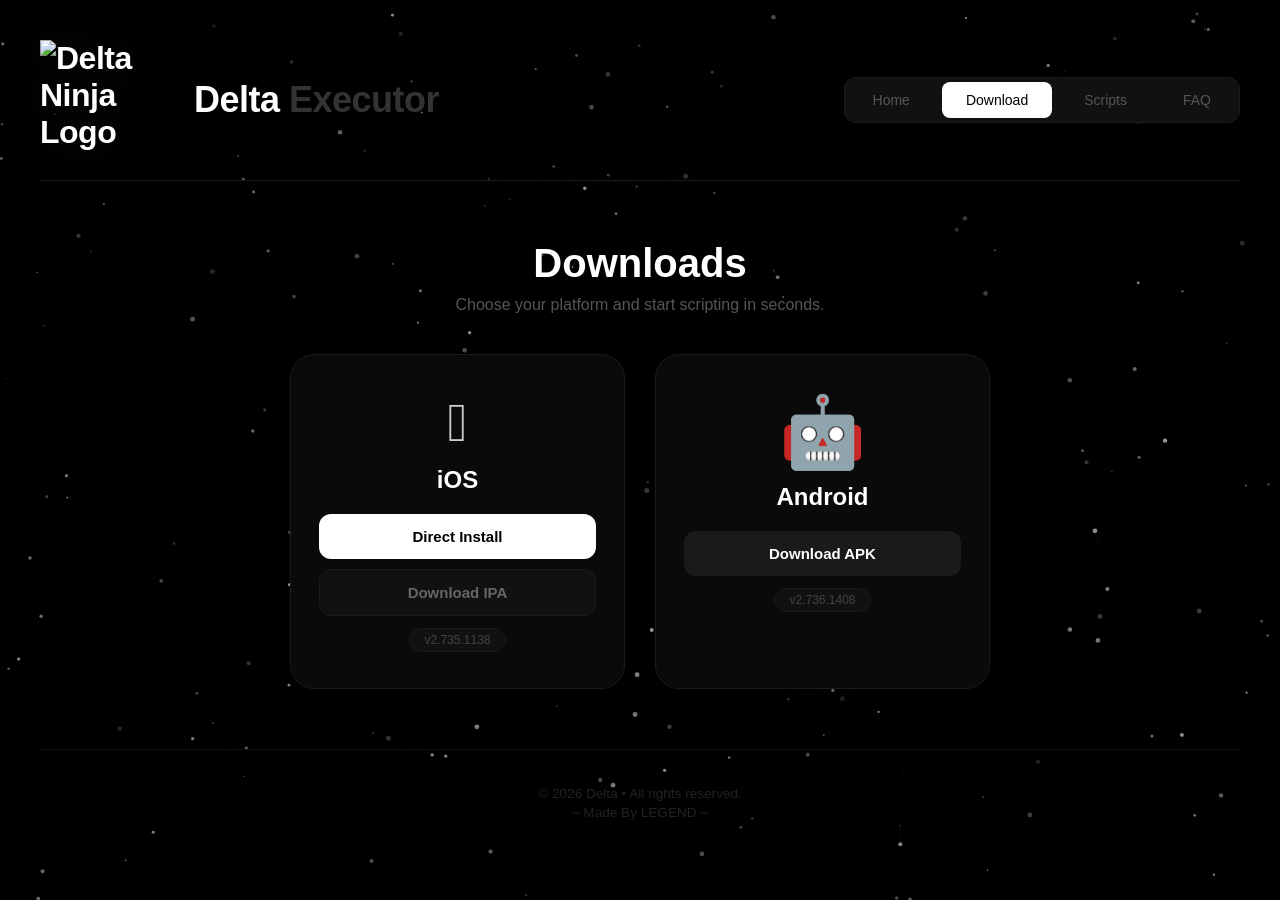
==== commit b687ac9c: "Update download.html" ====
--- a/download.html
+++ b/download.html
@@ -43,7 +43,7 @@
                         <div class="btn-group">
                             <a href="#" class="btn btn-android" onclick="downloadFile('apk')">Download APK</a>
                         </div>
-                        <span class="version-tag">v2.735.1135</span>
+                        <span class="version-tag">v2.736.1408</span>
                     </div>
                 </div>
             </div>
--- a/style.css
+++ b/style.css
@@ -610,3 +610,13 @@
     .logo .text { font-size: 18px; }
     .logo { gap: 12px; }
 }
+.script-name {
+    font-size: 0.9rem;
+    font-weight: 600;
+    color: #fff;
+    margin-bottom: 8px;
+    padding: 6px 10px;
+    background: rgba(255, 255, 255, 0.04);
+    border-radius: 6px;
+    display: inline-block;
+}
